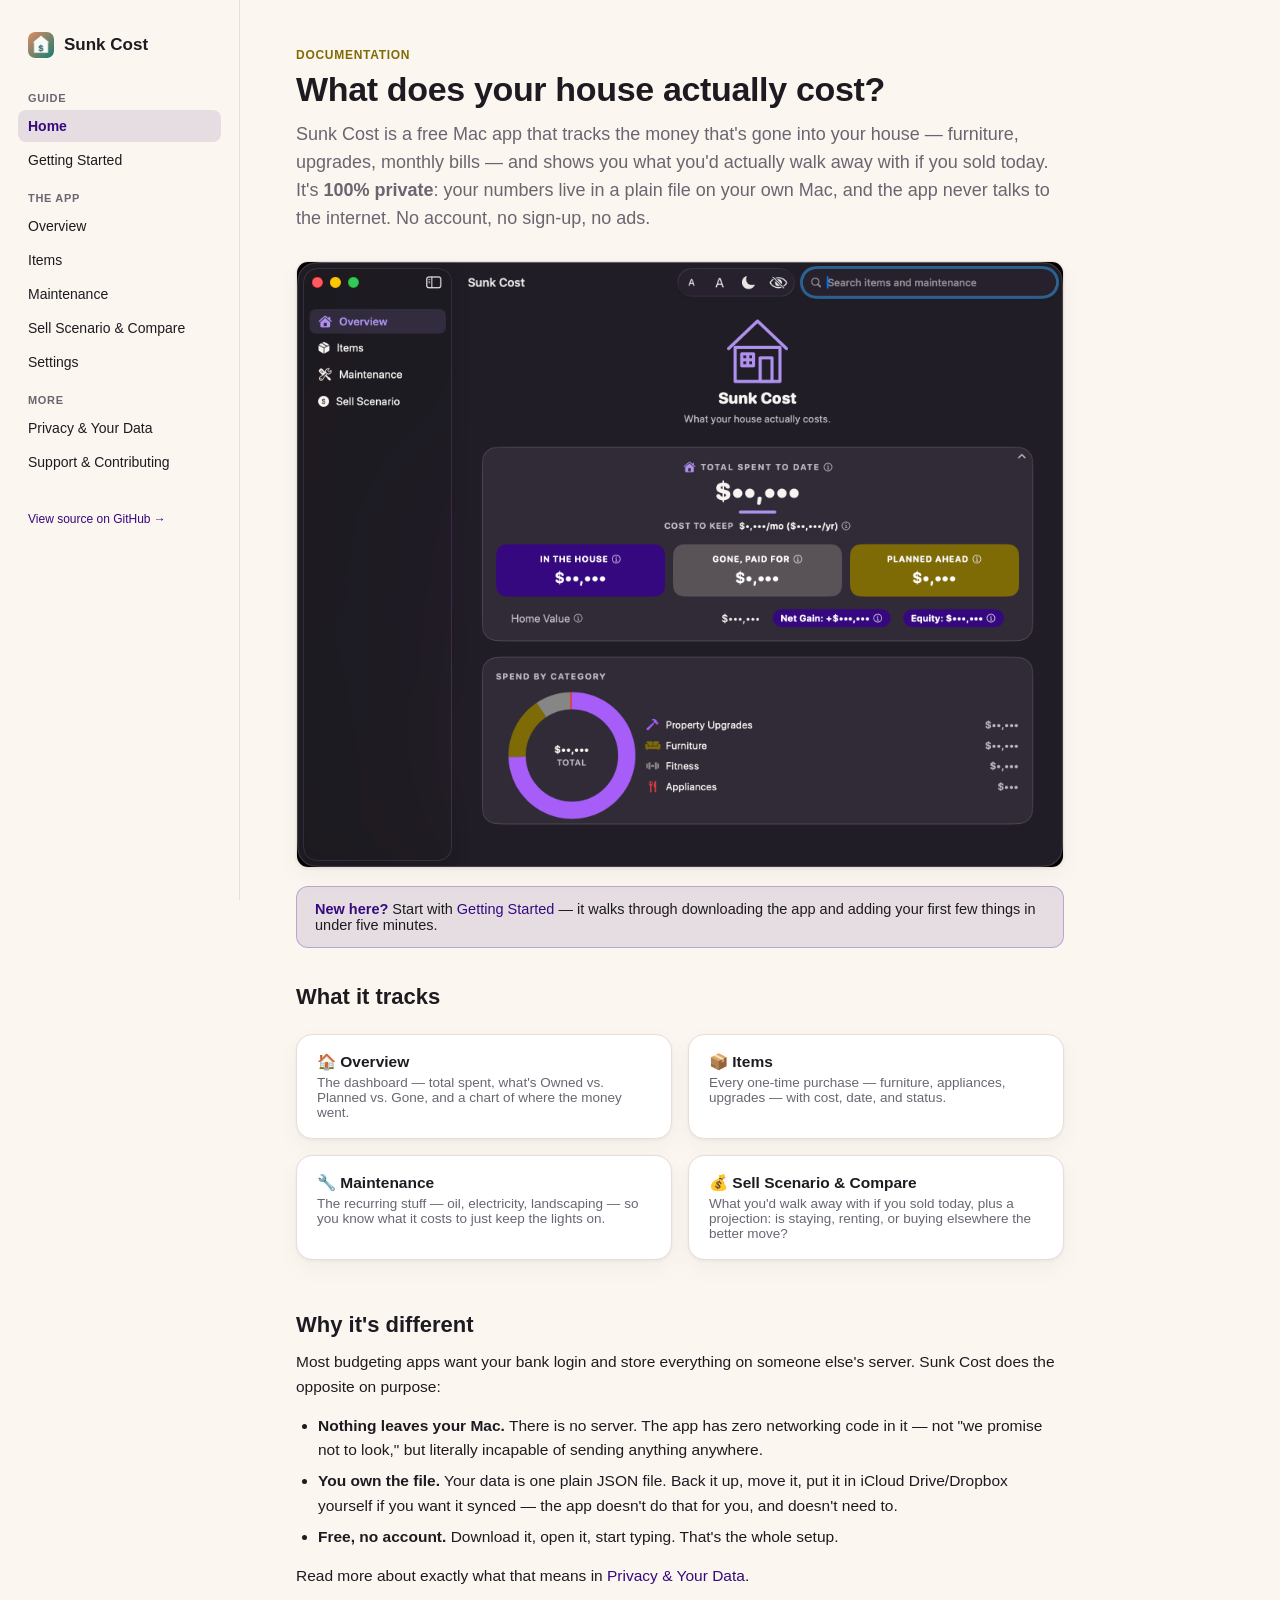
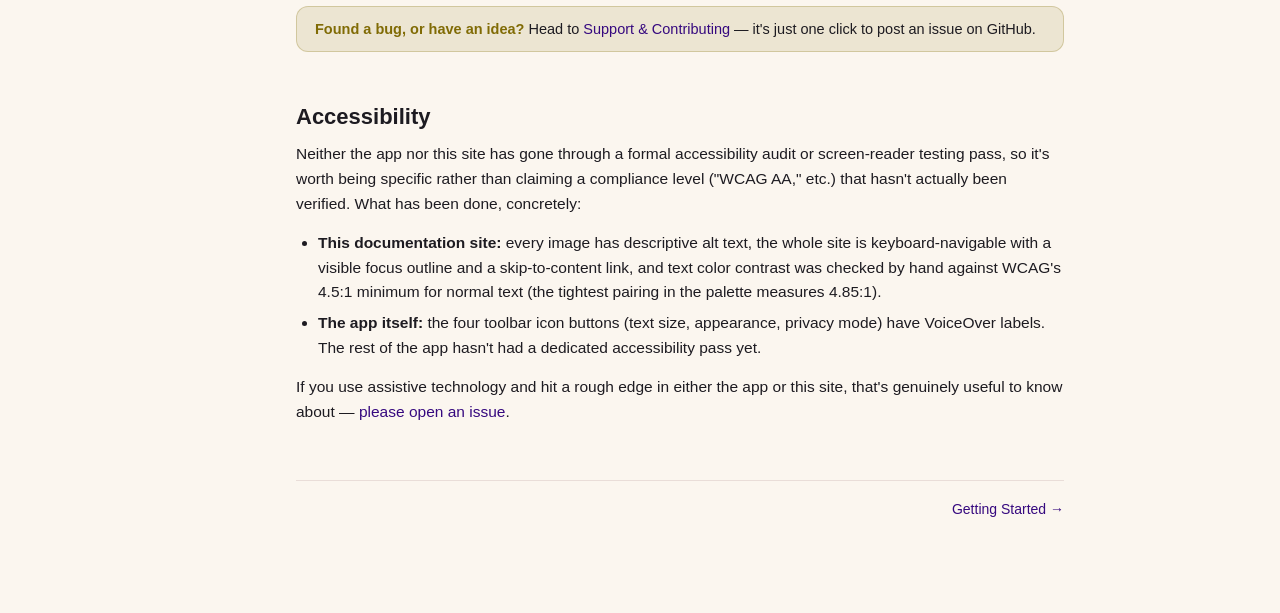
==== docs/index.html @ 1203650a "Add full user documentation site, published via GitHub Pages A guided, end-user-facing (not develope" ====
<!DOCTYPE html>
<html lang="en">
<head>
<meta charset="UTF-8">
<meta name="viewport" content="width=device-width, initial-scale=1.0">
<title>Sunk Cost — What Your House Actually Costs</title>
<meta name="description" content="A free, private Mac app that tracks what your house actually costs you — no account, no cloud, no network calls, ever.">
<link rel="icon" href="assets/favicon.png">
<link rel="stylesheet" href="assets/style.css">
</head>
<body>
<a class="skip-link" href="#main-content">Skip to content</a>
<nav class="sidebar" aria-label="Documentation sections">
  <div class="sidebar__brand">
    <img src="assets/icon.png" width="26" height="26" alt="" style="border-radius:7px">
    Sunk Cost
  </div>
  <div class="sidebar__group-label">Guide</div>
  <a class="navlink active" href="index.html" aria-current="page">Home</a>
  <a class="navlink" href="getting-started.html">Getting Started</a>
  <div class="sidebar__group-label">The App</div>
  <a class="navlink" href="overview.html">Overview</a>
  <a class="navlink" href="items.html">Items</a>
  <a class="navlink" href="maintenance.html">Maintenance</a>
  <a class="navlink" href="sell-scenario.html">Sell Scenario &amp; Compare</a>
  <a class="navlink" href="settings.html">Settings</a>
  <div class="sidebar__group-label">More</div>
  <a class="navlink" href="privacy.html">Privacy &amp; Your Data</a>
  <a class="navlink" href="support.html">Support &amp; Contributing</a>
  <div class="sidebar__footer">
    <a href="https://github.com/lisajill/sunk-cost">View source on GitHub →</a>
  </div>
</nav>
<main id="main-content" tabindex="-1">
  <div class="eyebrow">Documentation</div>
  <h1>What does your house actually cost?</h1>
  <p class="lede">
    Sunk Cost is a free Mac app that tracks the money that's gone into your
    house — furniture, upgrades, monthly bills — and shows you what you'd
    actually walk away with if you sold today. It's <strong>100% private</strong>:
    your numbers live in a plain file on your own Mac, and the app never
    talks to the internet. No account, no sign-up, no ads.
  </p>

  <img class="shot" src="assets/images/dark_overview.png" alt="Sunk Cost's Overview dashboard, showing total spent, an Owned/Planned/Gone breakdown, and a spend-by-category chart">

  <div class="callout callout--tip">
    <strong>New here?</strong> Start with <a href="getting-started.html">Getting Started</a> — it walks through downloading the app and adding your first few things in under five minutes.
  </div>

  <h2>What it tracks</h2>
  <div class="grid">
    <a class="tile" href="overview.html">
      <div class="tile-title">🏠 Overview</div>
      <div class="tile-desc">The dashboard — total spent, what's Owned vs. Planned vs. Gone, and a chart of where the money went.</div>
    </a>
    <a class="tile" href="items.html">
      <div class="tile-title">📦 Items</div>
      <div class="tile-desc">Every one-time purchase — furniture, appliances, upgrades — with cost, date, and status.</div>
    </a>
    <a class="tile" href="maintenance.html">
      <div class="tile-title">🔧 Maintenance</div>
      <div class="tile-desc">The recurring stuff — oil, electricity, landscaping — so you know what it costs to just keep the lights on.</div>
    </a>
    <a class="tile" href="sell-scenario.html">
      <div class="tile-title">💰 Sell Scenario &amp; Compare</div>
      <div class="tile-desc">What you'd walk away with if you sold today, plus a projection: is staying, renting, or buying elsewhere the better move?</div>
    </a>
  </div>

  <h2>Why it's different</h2>
  <p>
    Most budgeting apps want your bank login and store everything on someone
    else's server. Sunk Cost does the opposite on purpose:
  </p>
  <ul>
    <li><strong>Nothing leaves your Mac.</strong> There is no server. The app has zero networking code in it — not "we promise not to look," but literally incapable of sending anything anywhere.</li>
    <li><strong>You own the file.</strong> Your data is one plain JSON file. Back it up, move it, put it in iCloud Drive/Dropbox yourself if you want it synced — the app doesn't do that for you, and doesn't need to.</li>
    <li><strong>Free, no account.</strong> Download it, open it, start typing. That's the whole setup.</li>
  </ul>
  <p>Read more about exactly what that means in <a href="privacy.html">Privacy &amp; Your Data</a>.</p>

  <div class="callout callout--note">
    <strong>Found a bug, or have an idea?</strong> Head to <a href="support.html">Support &amp; Contributing</a> — it's just one click to post an issue on GitHub.
  </div>

  <h2>Accessibility</h2>
  <p>
    Neither the app nor this site has gone through a formal accessibility
    audit or screen-reader testing pass, so it's worth being specific
    rather than claiming a compliance level ("WCAG AA," etc.) that hasn't
    actually been verified. What has been done, concretely:
  </p>
  <ul>
    <li><strong>This documentation site:</strong> every image has descriptive alt text, the whole site is keyboard-navigable with a visible focus outline and a skip-to-content link, and text color contrast was checked by hand against WCAG's 4.5:1 minimum for normal text (the tightest pairing in the palette measures 4.85:1).</li>
    <li><strong>The app itself:</strong> the four toolbar icon buttons (text size, appearance, privacy mode) have VoiceOver labels. The rest of the app hasn't had a dedicated accessibility pass yet.</li>
  </ul>
  <p>
    If you use assistive technology and hit a rough edge in either the app
    or this site, that's genuinely useful to know about —
    <a href="support.html">please open an issue</a>.
  </p>

  <div class="next-prev">
    <span></span>
    <a href="getting-started.html">Getting Started →</a>
  </div>
</main>
</body>
</html>
---- docs/assets/style.css ----
/* Sunk Cost docs — reuses the app's own palette (Theme.swift) and its
   ui-rounded font family, so the docs site reads as part of the app
   rather than a generic doc-site template. Light/dark values match
   Theme.swift's `adaptive(light:dark:)` pairs exactly. */

:root {
  --paper: #fbf6ef;
  --paper-raised: #ffffff;
  --border: #e9ddd8;
  --ink: #1d1b21;
  --ink-secondary: #6b6571;
  --gold: #806b05;
  --gold-fill: rgba(128, 107, 5, 0.12);
  --taupe: #968b92;
  --positive: #36097f;
  --positive-fill: rgba(54, 9, 127, 0.1);
  --red: #ec344d;
  --shadow: 0 1px 3px rgba(29, 27, 33, 0.06), 0 8px 24px rgba(29, 27, 33, 0.04);
  --radius: 16px;
}

@media (prefers-color-scheme: dark) {
  :root {
    --paper: #171319;
    --paper-raised: #201c26;
    --border: #453b47;
    --ink: #f5f2ee;
    --ink-secondary: #afa7b3;
    --gold: #d9b840;
    --gold-fill: rgba(217, 184, 64, 0.14);
    --taupe: #b8afb5;
    --positive: #9e7aeb;
    --positive-fill: rgba(158, 122, 235, 0.14);
    --red: #ff6a7a;
    --shadow: 0 1px 3px rgba(0, 0, 0, 0.3), 0 8px 24px rgba(0, 0, 0, 0.24);
  }
}

* { box-sizing: border-box; }

.skip-link {
  position: absolute;
  left: -9999px;
  top: 0;
  z-index: 100;
  background: var(--positive);
  color: #fff;
  padding: 10px 16px;
  border-radius: 0 0 8px 0;
  font-weight: 700;
  font-size: 14px;
}
.skip-link:focus {
  left: 0;
}

:focus-visible {
  outline: 2px solid var(--positive);
  outline-offset: 2px;
}

main:focus-visible {
  outline: none;
}

html, body {
  margin: 0;
  padding: 0;
  background: var(--paper);
  color: var(--ink);
  font-family: ui-rounded, -apple-system, "SF Pro Rounded", "Segoe UI", Roboto, sans-serif;
  -webkit-font-smoothing: antialiased;
}

body {
  display: flex;
  min-height: 100vh;
}

a { color: var(--positive); text-decoration: none; }
a:hover { text-decoration: underline; }

/* ---- Sidebar (deliberately echoes the app's own sidebar) ---- */

.sidebar {
  flex: 0 0 240px;
  padding: 28px 18px;
  border-right: 1px solid var(--border);
  position: sticky;
  top: 0;
  height: 100vh;
  overflow-y: auto;
}

.sidebar__brand {
  display: flex;
  align-items: center;
  gap: 10px;
  padding: 4px 10px 20px;
  font-weight: 700;
  font-size: 17px;
}

.sidebar__brand svg { flex: 0 0 auto; }

.sidebar__group-label {
  font-size: 11px;
  font-weight: 700;
  letter-spacing: 0.06em;
  text-transform: uppercase;
  color: var(--ink-secondary);
  padding: 14px 10px 6px;
}

.sidebar a.navlink {
  display: block;
  padding: 8px 10px;
  border-radius: 8px;
  font-size: 14px;
  font-weight: 500;
  color: var(--ink);
  margin-bottom: 2px;
}

.sidebar a.navlink:hover { background: var(--border); text-decoration: none; }

.sidebar a.navlink.active {
  background: var(--positive-fill);
  color: var(--positive);
  font-weight: 700;
}

.sidebar__footer {
  margin-top: 24px;
  padding: 10px;
  font-size: 12px;
  color: var(--ink-secondary);
}

/* ---- Main content ---- */

main {
  flex: 1 1 auto;
  min-width: 0;
  padding: 48px 56px 96px;
  max-width: 880px;
}

.eyebrow {
  font-size: 12px;
  font-weight: 700;
  letter-spacing: 0.06em;
  text-transform: uppercase;
  color: var(--gold);
  margin-bottom: 8px;
}

h1 {
  font-size: 34px;
  font-weight: 800;
  margin: 0 0 12px;
  letter-spacing: -0.01em;
}

h2 {
  font-size: 22px;
  font-weight: 700;
  margin: 44px 0 12px;
  padding-top: 8px;
}

h2:first-of-type { margin-top: 28px; }

h3 {
  font-size: 16px;
  font-weight: 700;
  margin: 26px 0 8px;
  color: var(--ink);
}

p, li { line-height: 1.6; font-size: 15.5px; color: var(--ink); }
p { margin: 0 0 14px; }

.lede {
  font-size: 18px;
  color: var(--ink-secondary);
  line-height: 1.55;
  margin-bottom: 28px;
}

ul, ol { padding-left: 22px; margin: 0 0 14px; }
li { margin-bottom: 6px; }

strong { font-weight: 700; }

code, pre {
  font-family: "SF Mono", Menlo, Consolas, monospace;
  font-size: 13px;
}

code {
  background: var(--border);
  padding: 2px 6px;
  border-radius: 5px;
}

pre {
  background: var(--paper-raised);
  border: 1px solid var(--border);
  border-radius: 10px;
  padding: 14px 16px;
  overflow-x: auto;
}
pre code { background: none; padding: 0; }

/* ---- Callouts (mirror the app's ledger-paper cards) ---- */

.card {
  background: var(--paper-raised);
  border: 1px solid var(--border);
  border-radius: var(--radius);
  padding: 20px 22px;
  margin: 20px 0;
  box-shadow: var(--shadow);
}

.callout {
  border-radius: 12px;
  padding: 14px 18px;
  margin: 18px 0;
  font-size: 14.5px;
  border: 1px solid transparent;
}

.callout--tip {
  background: var(--positive-fill);
  border-color: color-mix(in srgb, var(--positive) 25%, transparent);
}
.callout--tip strong { color: var(--positive); }

.callout--note {
  background: var(--gold-fill);
  border-color: color-mix(in srgb, var(--gold) 25%, transparent);
}
.callout--note strong { color: var(--gold); }

/* ---- Screenshots ---- */

.shot {
  width: 100%;
  border-radius: 12px;
  border: 1px solid var(--border);
  box-shadow: var(--shadow);
  display: block;
  margin: 6px 0 4px;
}

.shot-pair {
  display: grid;
  grid-template-columns: 1fr 1fr;
  gap: 14px;
  margin: 18px 0 22px;
}

.shot-caption {
  font-size: 12.5px;
  color: var(--ink-secondary);
  text-align: center;
  margin: 0 0 20px;
}

@media (max-width: 760px) {
  body { flex-direction: column; }
  .sidebar { position: static; height: auto; flex-basis: auto; border-right: none; border-bottom: 1px solid var(--border); }
  main { padding: 32px 20px 64px; max-width: 100%; }
  .shot-pair { grid-template-columns: 1fr; }
}

/* ---- Feature grid on the home page ---- */

.grid {
  display: grid;
  grid-template-columns: 1fr 1fr;
  gap: 16px;
  margin: 24px 0;
}

@media (max-width: 620px) {
  .grid { grid-template-columns: 1fr; }
}

.grid a.tile {
  display: block;
  background: var(--paper-raised);
  border: 1px solid var(--border);
  border-radius: var(--radius);
  padding: 18px 20px;
  box-shadow: var(--shadow);
  color: var(--ink);
}
.grid a.tile:hover { border-color: var(--positive); text-decoration: none; }
.grid a.tile .tile-title { font-weight: 700; font-size: 15.5px; margin-bottom: 4px; }
.grid a.tile .tile-desc { font-size: 13.5px; color: var(--ink-secondary); }

.next-prev {
  display: flex;
  justify-content: space-between;
  margin-top: 56px;
  padding-top: 20px;
  border-top: 1px solid var(--border);
  font-size: 14px;
}
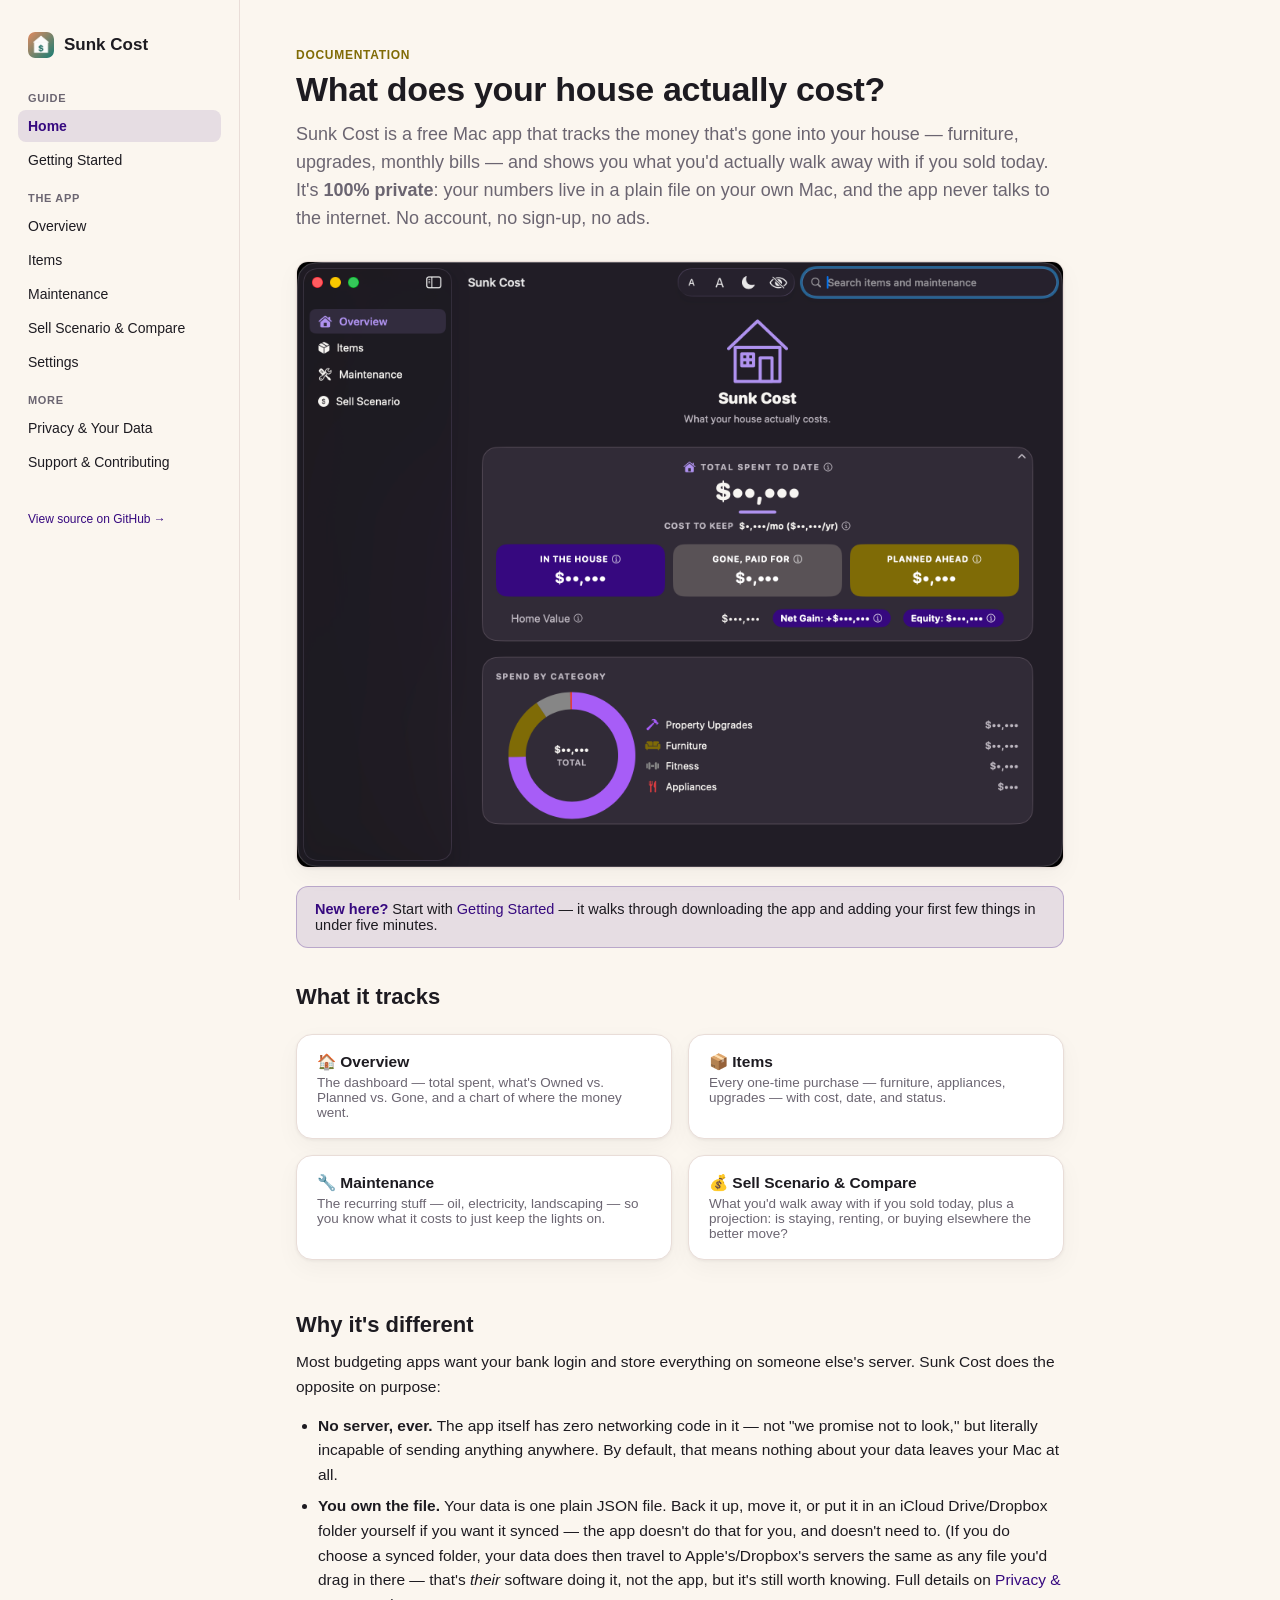
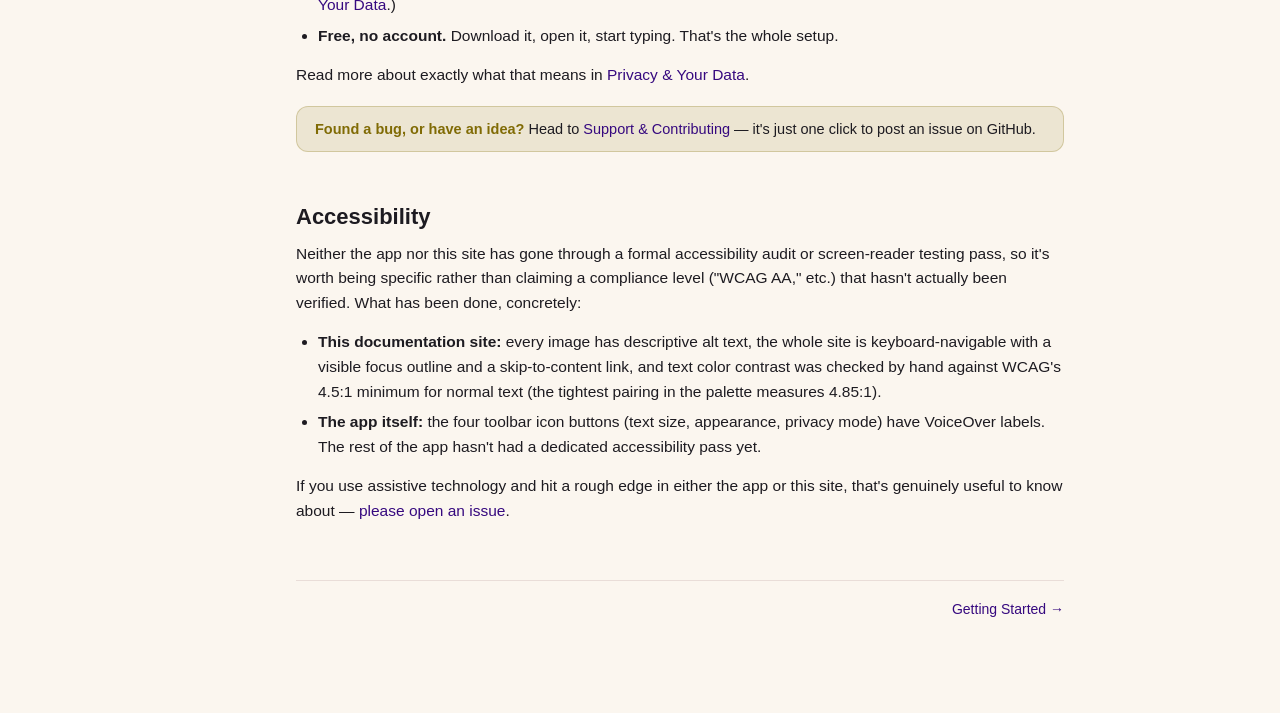
==== commit a4702cdc: "Fix overclaiming privacy language; welcome bug fixes and AI PRs The "no networking code" claim is tr" ====
--- a/docs/index.html
+++ b/docs/index.html
@@ -4,7 +4,7 @@
 <meta charset="UTF-8">
 <meta name="viewport" content="width=device-width, initial-scale=1.0">
 <title>Sunk Cost — What Your House Actually Costs</title>
-<meta name="description" content="A free, private Mac app that tracks what your house actually costs you — no account, no cloud, no network calls, ever.">
+<meta name="description" content="A free, private Mac app that tracks what your house actually costs you — no account, no networking code in the app itself, your data stays on your Mac by default.">
 <link rel="icon" href="assets/favicon.png">
 <link rel="stylesheet" href="assets/style.css">
 </head>
@@ -74,8 +74,8 @@
     else's server. Sunk Cost does the opposite on purpose:
   </p>
   <ul>
-    <li><strong>Nothing leaves your Mac.</strong> There is no server. The app has zero networking code in it — not "we promise not to look," but literally incapable of sending anything anywhere.</li>
-    <li><strong>You own the file.</strong> Your data is one plain JSON file. Back it up, move it, put it in iCloud Drive/Dropbox yourself if you want it synced — the app doesn't do that for you, and doesn't need to.</li>
+    <li><strong>No server, ever.</strong> The app itself has zero networking code in it — not "we promise not to look," but literally incapable of sending anything anywhere. By default, that means nothing about your data leaves your Mac at all.</li>
+    <li><strong>You own the file.</strong> Your data is one plain JSON file. Back it up, move it, or put it in an iCloud Drive/Dropbox folder yourself if you want it synced — the app doesn't do that for you, and doesn't need to. (If you do choose a synced folder, your data does then travel to Apple's/Dropbox's servers the same as any file you'd drag in there — that's <em>their</em> software doing it, not the app, but it's still worth knowing. Full details on <a href="privacy.html">Privacy &amp; Your Data</a>.)</li>
     <li><strong>Free, no account.</strong> Download it, open it, start typing. That's the whole setup.</li>
   </ul>
   <p>Read more about exactly what that means in <a href="privacy.html">Privacy &amp; Your Data</a>.</p>
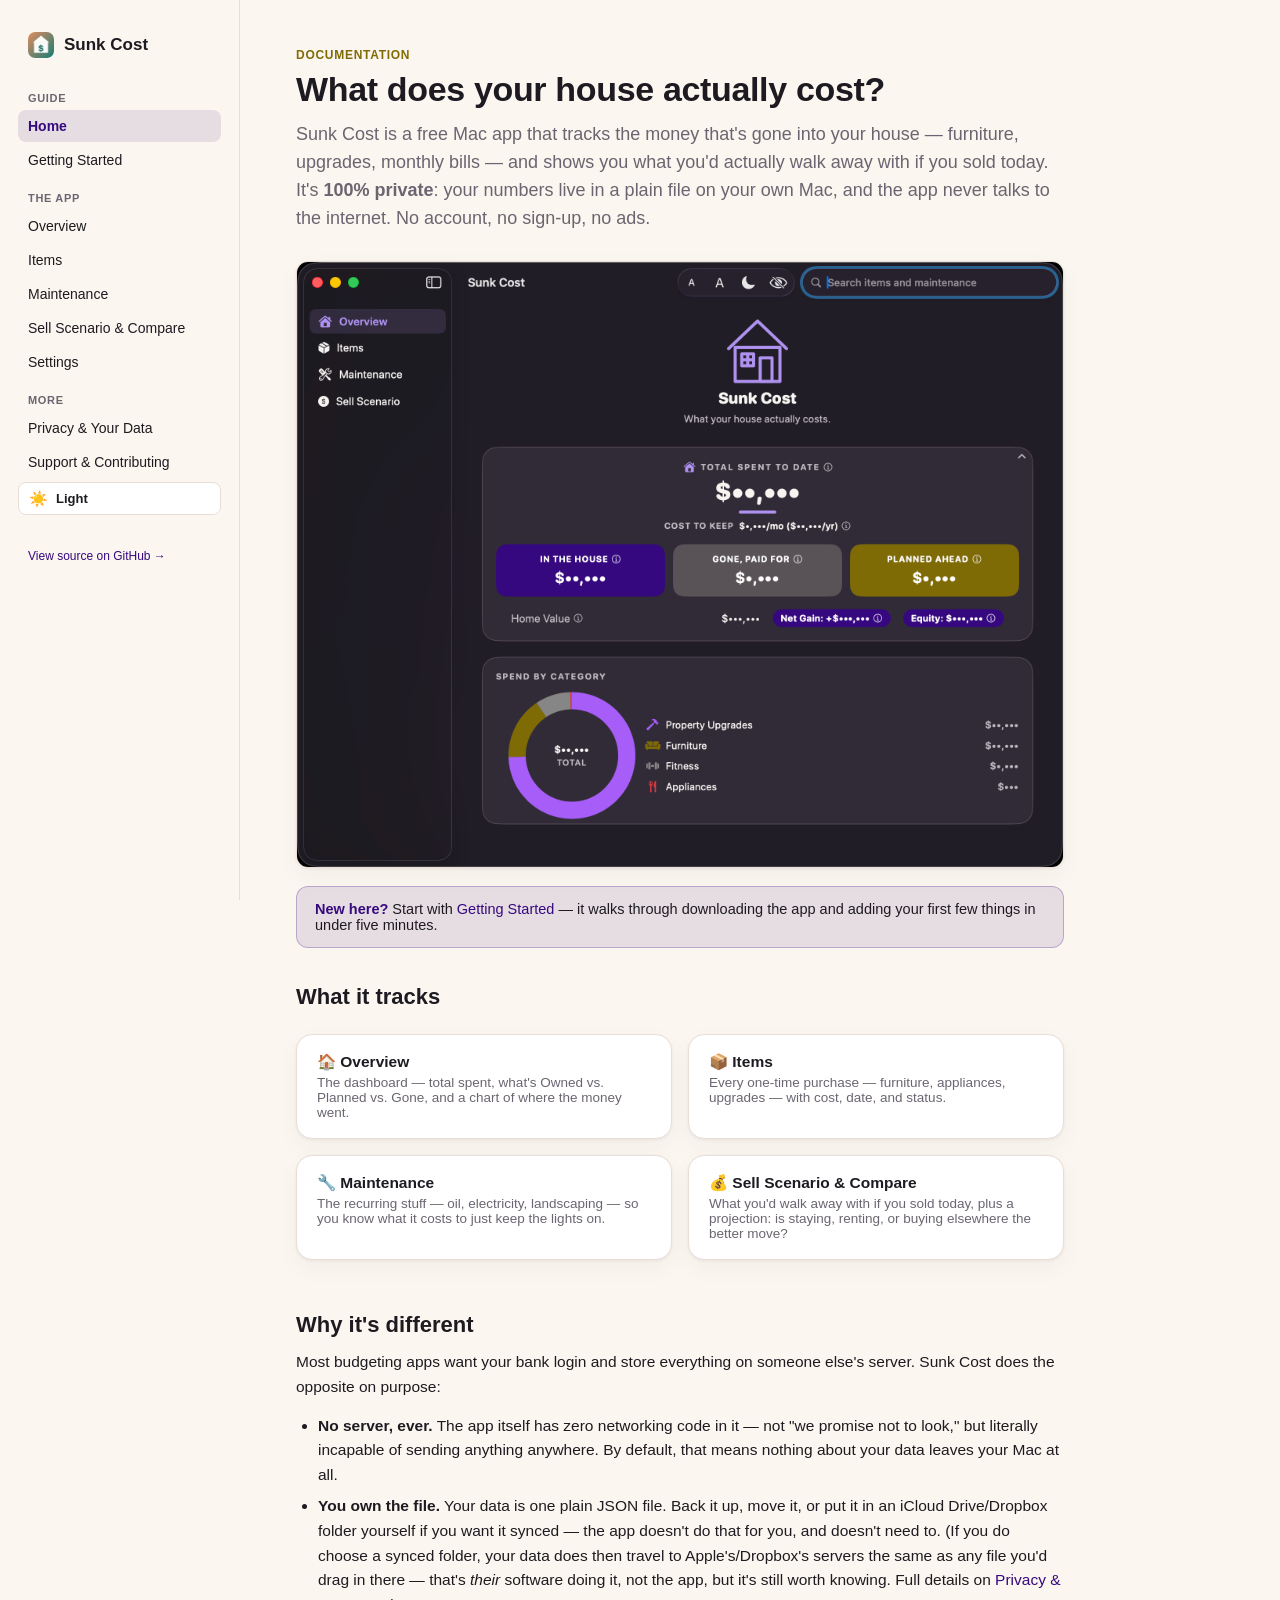
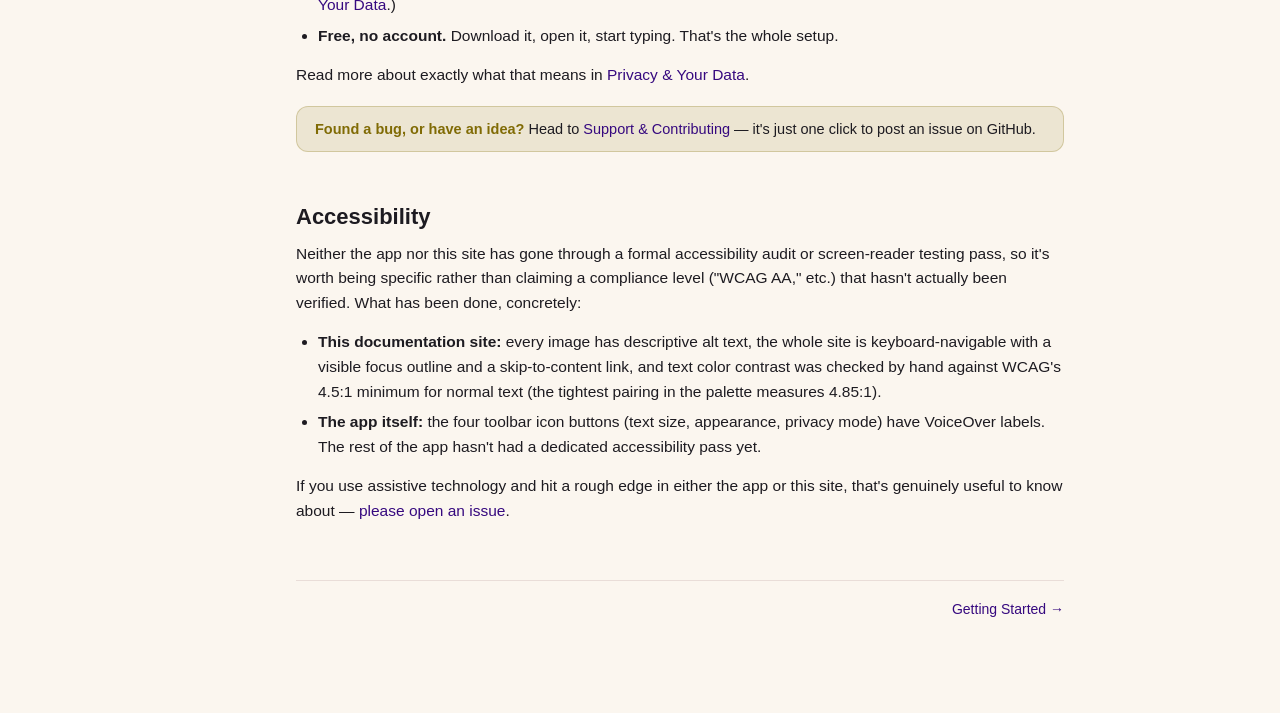
==== commit dd36b715: "Add explicit light/dark toggle to docs; log future ideas as issues The docs site only followed the O" ====
--- a/docs/index.html
+++ b/docs/index.html
@@ -2,6 +2,7 @@
 <html lang="en">
 <head>
 <meta charset="UTF-8">
+<script>(function(){try{var t=localStorage.getItem('sunk-cost-docs-theme');if(t==='light'||t==='dark'){document.documentElement.setAttribute('data-theme',t);}}catch(e){}})();</script>
 <meta name="viewport" content="width=device-width, initial-scale=1.0">
 <title>Sunk Cost — What Your House Actually Costs</title>
 <meta name="description" content="A free, private Mac app that tracks what your house actually costs you — no account, no networking code in the app itself, your data stays on your Mac by default.">
@@ -27,6 +28,10 @@
   <div class="sidebar__group-label">More</div>
   <a class="navlink" href="privacy.html">Privacy &amp; Your Data</a>
   <a class="navlink" href="support.html">Support &amp; Contributing</a>
+  <button id="theme-toggle" class="theme-toggle" type="button" aria-label="Switch theme">
+    <span class="icon" aria-hidden="true">☀️</span>
+    <span class="label">Light</span>
+  </button>
   <div class="sidebar__footer">
     <a href="https://github.com/lisajill/sunk-cost">View source on GitHub →</a>
   </div>
@@ -106,5 +111,6 @@
     <a href="getting-started.html">Getting Started →</a>
   </div>
 </main>
+<script src="assets/theme.js"></script>
 </body>
 </html>
--- a/docs/assets/style.css
+++ b/docs/assets/style.css
@@ -19,8 +19,12 @@
   --radius: 16px;
 }
 
+/* Three states: follow the OS by default; an explicit choice (saved in
+   localStorage, applied via data-theme on <html>) always wins over it in
+   either direction -- same idea as the app's own Light/Dark toolbar
+   button always setting an explicit choice, even overriding System. */
 @media (prefers-color-scheme: dark) {
-  :root {
+  :root:not([data-theme="light"]) {
     --paper: #171319;
     --paper-raised: #201c26;
     --border: #453b47;
@@ -36,6 +40,21 @@
   }
 }
 
+:root[data-theme="dark"] {
+  --paper: #171319;
+  --paper-raised: #201c26;
+  --border: #453b47;
+  --ink: #f5f2ee;
+  --ink-secondary: #afa7b3;
+  --gold: #d9b840;
+  --gold-fill: rgba(217, 184, 64, 0.14);
+  --taupe: #b8afb5;
+  --positive: #9e7aeb;
+  --positive-fill: rgba(158, 122, 235, 0.14);
+  --red: #ff6a7a;
+  --shadow: 0 1px 3px rgba(0, 0, 0, 0.3), 0 8px 24px rgba(0, 0, 0, 0.24);
+}
+
 * { box-sizing: border-box; }
 
 .skip-link {
@@ -137,6 +156,25 @@
   color: var(--ink-secondary);
 }
 
+.theme-toggle {
+  display: flex;
+  align-items: center;
+  gap: 8px;
+  width: 100%;
+  margin: 4px 0 8px;
+  padding: 8px 10px;
+  border: 1px solid var(--border);
+  border-radius: 8px;
+  background: var(--paper-raised);
+  color: var(--ink);
+  font: inherit;
+  font-size: 13px;
+  font-weight: 600;
+  cursor: pointer;
+}
+.theme-toggle:hover { border-color: var(--positive); }
+.theme-toggle .icon { font-size: 15px; line-height: 1; }
+
 /* ---- Main content ---- */
 
 main {
